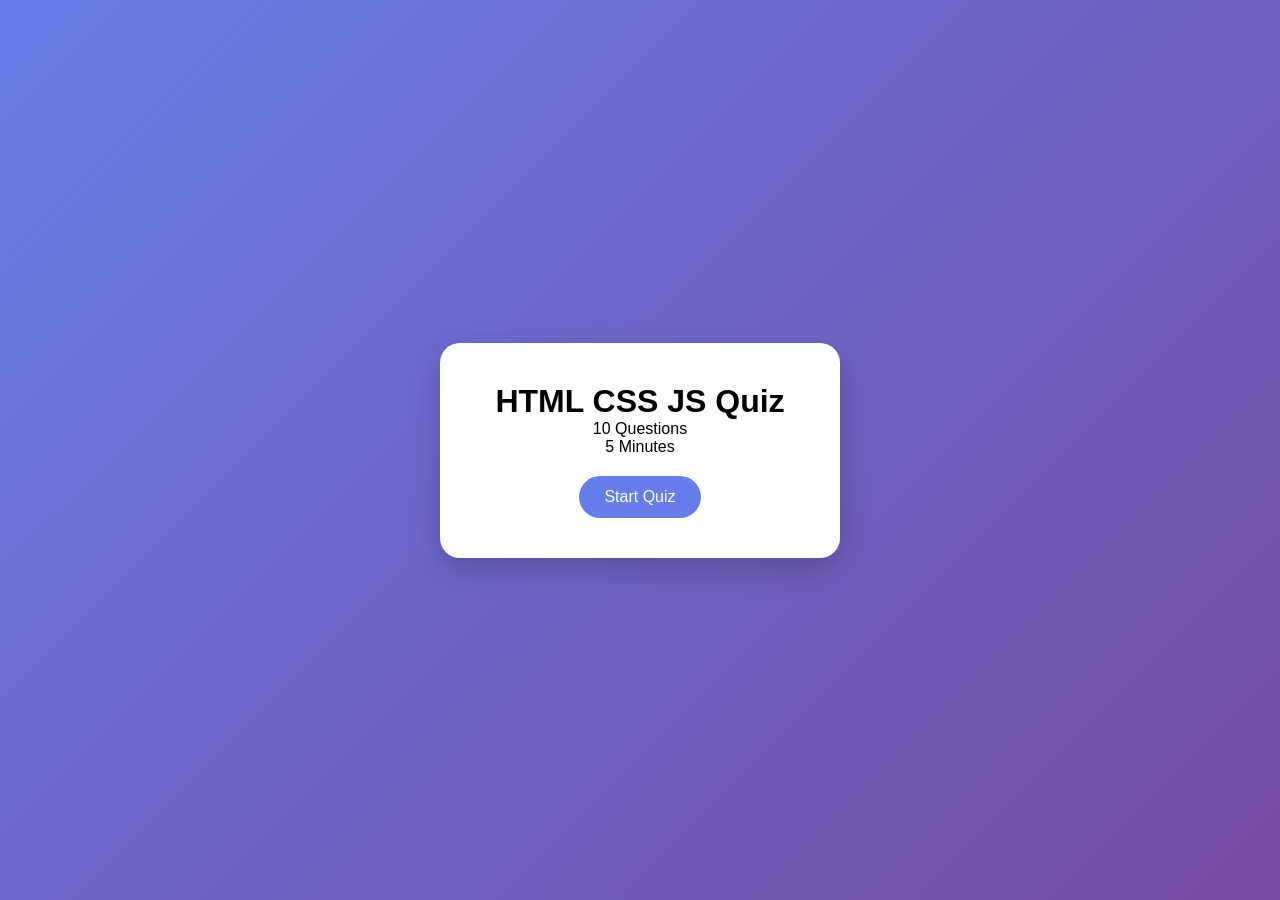
==== index.html @ 90318228 "update project" ====
<!DOCTYPE html>
<html lang="en">
<head>
<meta charset="UTF-8">
<meta name="viewport" content="width=device-width, initial-scale=1.0">
<title>Quiz App</title>

<link rel="stylesheet" href="style.css">
</head>

<body>

<div class="container">

<div class="card">

<h1>HTML CSS JS Quiz</h1>

<p>
10 Questions
<br>
5 Minutes
</p>

<a href="question.html" class="btn">
Start Quiz
</a>

</div>

</div>

</body>
</html>
---- style.css ----
*{
margin:0;
padding:0;
box-sizing:border-box;
font-family:Arial,sans-serif;
}

body{
background:linear-gradient(135deg,#667eea,#764ba2);
min-height:100vh;
display:flex;
justify-content:center;
align-items:center;
}

.container{
width:100%;
display:flex;
justify-content:center;
}

.card{
background:white;
padding:40px;
border-radius:20px;
text-align:center;
width:400px;
box-shadow:0 10px 30px rgba(0,0,0,.2);
animation:fadeIn .6s ease;
}

.quiz-container{
background:white;
width:700px;
padding:30px;
border-radius:20px;
box-shadow:0 10px 30px rgba(0,0,0,.2);
}

.top{
display:flex;
justify-content:space-between;
margin-bottom:20px;
font-weight:bold;
}

.progress{
height:10px;
background:#ddd;
border-radius:50px;
margin-bottom:20px;
overflow:hidden;
}

#progressBar{
height:100%;
width:0%;
background:#667eea;
transition:.3s;
}

#question{
margin-bottom:20px;
}

.answer{
display:block;
width:100%;
padding:15px;
margin:10px 0;
border:none;
border-radius:10px;
cursor:pointer;
background:#f1f1f1;
transition:.3s;
}

.answer:hover{
transform:translateY(-2px);
}

.correct{
background:#28a745;
color:white;
}

.wrong{
background:#dc3545;
color:white;
}

.btn{
display:inline-block;
padding:12px 25px;
background:#667eea;
color:white;
text-decoration:none;
border:none;
border-radius:50px;
cursor:pointer;
margin-top:20px;
transition:.3s;
}

.btn:hover{
transform:translateY(-3px);
}

#timer{
color:red;
font-size:22px;
}

@keyframes fadeIn{
from{
opacity:0;
transform:translateY(20px);
}
to{
opacity:1;
transform:translateY(0);
}
}
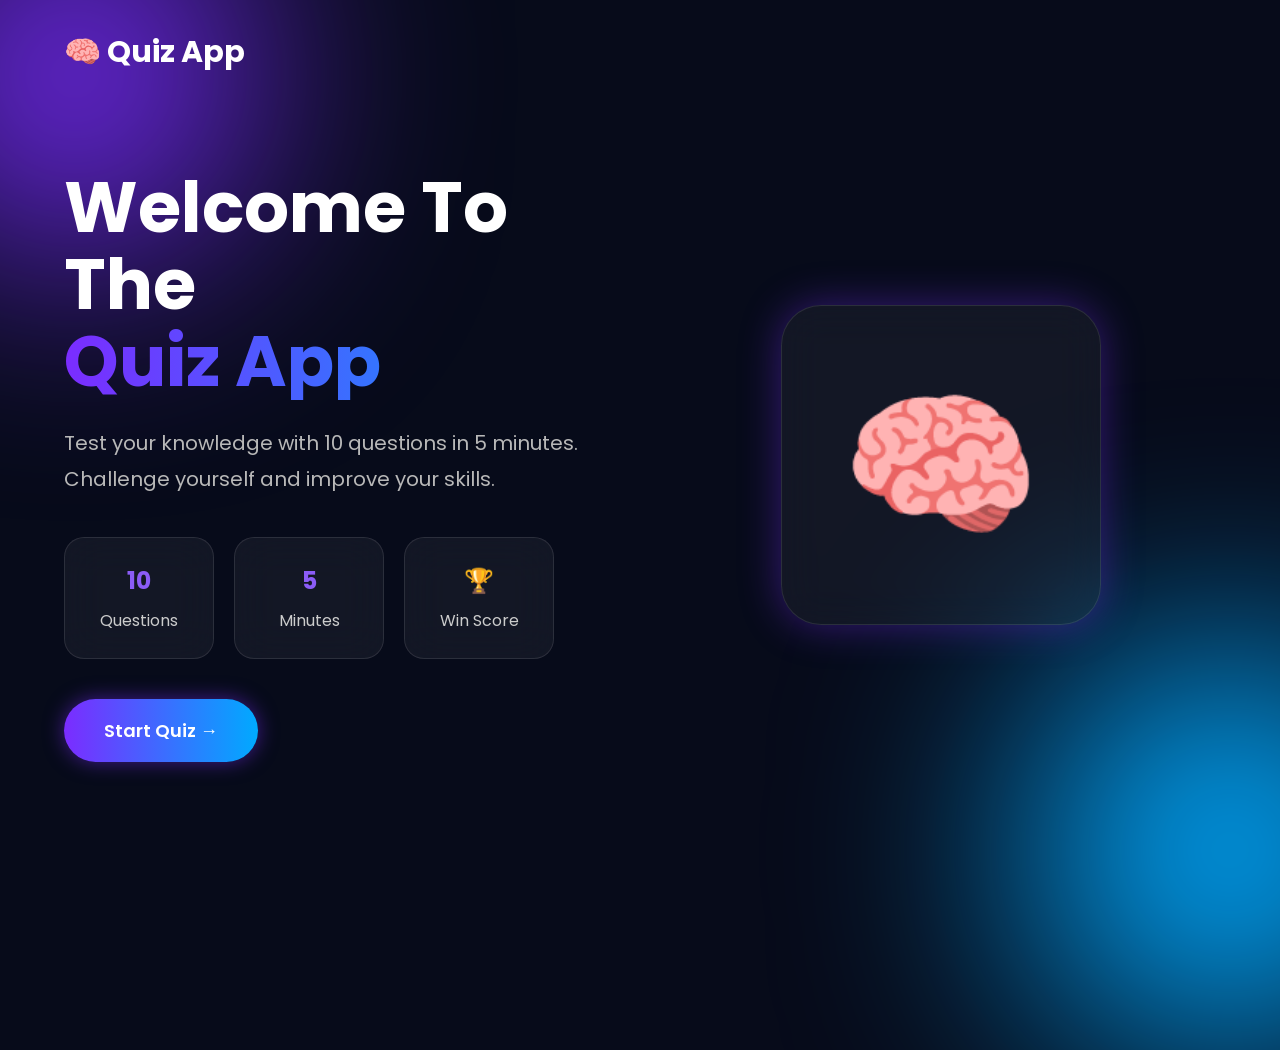
==== commit 61c389cd: "update quiz app" ====
--- a/index.html
+++ b/index.html
@@ -1,34 +1,77 @@
 <!DOCTYPE html>
 <html lang="en">
 <head>
-<meta charset="UTF-8">
-<meta name="viewport" content="width=device-width, initial-scale=1.0">
-<title>Quiz App</title>
+    <meta charset="UTF-8">
+    <meta name="viewport" content="width=device-width, initial-scale=1.0">
+    <title>Quiz App</title>
 
-<link rel="stylesheet" href="style.css">
+    <link rel="stylesheet" href="style.css">
+
+    <link href="https://fonts.googleapis.com/css2?family=Poppins:wght@300;400;500;600;700&display=swap" rel="stylesheet">
 </head>
-
 <body>
 
-<div class="container">
+    <div class="background-glow glow-1"></div>
+    <div class="background-glow glow-2"></div>
 
-<div class="card">
+    <div class="container">
 
-<h1>HTML CSS JS Quiz</h1>
+        <nav class="navbar">
+            <div class="logo">
+                🧠 Quiz App
+            </div>
+        </nav>
 
-<p>
-10 Questions
-<br>
-5 Minutes
-</p>
+        <section class="hero">
 
-<a href="question.html" class="btn">
-Start Quiz
-</a>
+            <div class="hero-content">
 
-</div>
+                <h1>
+                    Welcome To The
+                    <span>Quiz App</span>
+                </h1>
 
-</div>
+                <p>
+                    Test your knowledge with 10 questions in 5 minutes.
+                    Challenge yourself and improve your skills.
+                </p>
+
+                <div class="stats">
+
+                    <div class="stat-card">
+                        <h2>10</h2>
+                        <span>Questions</span>
+                    </div>
+
+                    <div class="stat-card">
+                        <h2>5</h2>
+                        <span>Minutes</span>
+                    </div>
+
+                    <div class="stat-card">
+                        <h2>🏆</h2>
+                        <span>Win Score</span>
+                    </div>
+
+                </div>
+
+                <a href="question.html" class="start-btn">
+                    Start Quiz →
+                </a>
+
+            </div>
+
+            <div class="hero-image">
+
+                <div class="brain-card">
+                    🧠
+                </div>
+
+            </div>
+
+        </section>
+
+    </div>
 
 </body>
 </html>
--- a/style.css
+++ b/style.css
@@ -1,123 +1,629 @@
 *{
-margin:0;
-padding:0;
-box-sizing:border-box;
-font-family:Arial,sans-serif;
+    margin:0;
+    padding:0;
+    box-sizing:border-box;
+    font-family:'Poppins',sans-serif;
 }
 
 body{
-background:linear-gradient(135deg,#667eea,#764ba2);
-min-height:100vh;
-display:flex;
-justify-content:center;
-align-items:center;
-}
+    min-height:100vh;
+    background:#070B1A;
+    overflow:hidden;
+    color:white;
+    position:relative;
+}
+
+/* Background Glow */
+
+.background-glow{
+    position:absolute;
+    border-radius:50%;
+    filter:blur(120px);
+    z-index:-1;
+}
+
+.glow-1{
+    width:350px;
+    height:350px;
+    background:#7b2cff;
+    top:-100px;
+    left:-100px;
+}
+
+.glow-2{
+    width:400px;
+    height:400px;
+    background:#00aaff;
+    bottom:-150px;
+    right:-150px;
+}
+
+/* Container */
 
 .container{
-width:100%;
-display:flex;
-justify-content:center;
-}
-
-.card{
-background:white;
-padding:40px;
-border-radius:20px;
-text-align:center;
-width:400px;
-box-shadow:0 10px 30px rgba(0,0,0,.2);
-animation:fadeIn .6s ease;
-}
-
-.quiz-container{
-background:white;
-width:700px;
-padding:30px;
-border-radius:20px;
-box-shadow:0 10px 30px rgba(0,0,0,.2);
-}
-
-.top{
-display:flex;
-justify-content:space-between;
-margin-bottom:20px;
-font-weight:bold;
-}
-
-.progress{
-height:10px;
-background:#ddd;
-border-radius:50px;
-margin-bottom:20px;
-overflow:hidden;
+    width:90%;
+    max-width:1300px;
+    margin:auto;
+}
+
+/* Navbar */
+
+.navbar{
+    padding:30px 0;
+}
+
+.logo{
+    font-size:30px;
+    font-weight:700;
+    color:white;
+}
+
+/* Hero Section */
+
+.hero{
+    min-height:80vh;
+
+    display:flex;
+    justify-content:space-between;
+    align-items:center;
+    gap:50px;
+}
+
+/* Left Side */
+
+.hero-content{
+    flex:1;
+}
+
+.hero-content h1{
+    font-size:70px;
+    line-height:1.1;
+    margin-bottom:25px;
+}
+
+.hero-content h1 span{
+    display:block;
+
+    background:linear-gradient(
+    90deg,
+    #7b2cff,
+    #00aaff
+    );
+
+    -webkit-background-clip:text;
+    -webkit-text-fill-color:transparent;
+}
+
+.hero-content p{
+    color:#b8b8b8;
+    font-size:20px;
+    max-width:600px;
+    margin-bottom:40px;
+    line-height:1.8;
+}
+
+/* Stats */
+
+.stats{
+    display:flex;
+    gap:20px;
+    margin-bottom:40px;
+}
+
+.stat-card{
+    width:150px;
+    padding:25px;
+
+    border:1px solid rgba(255,255,255,.1);
+
+    background:rgba(255,255,255,.05);
+
+    backdrop-filter:blur(20px);
+
+    border-radius:20px;
+
+    text-align:center;
+
+    transition:.3s;
+}
+
+.stat-card:hover{
+    transform:translateY(-8px);
+}
+
+.stat-card h2{
+    margin-bottom:10px;
+    color:#8b5cf6;
+}
+
+.stat-card span{
+    color:#ccc;
+}
+
+/* Button */
+
+.start-btn{
+    display:inline-block;
+
+    text-decoration:none;
+
+    padding:18px 40px;
+
+    border-radius:50px;
+
+    font-size:18px;
+    font-weight:600;
+
+    color:white;
+
+    background:linear-gradient(
+    90deg,
+    #7b2cff,
+    #00aaff
+    );
+
+    box-shadow:
+    0 0 20px rgba(123,44,255,.5);
+
+    transition:.3s;
+}
+
+.start-btn:hover{
+    transform:translateY(-5px);
+    box-shadow:
+    0 0 35px rgba(123,44,255,.8);
+}
+
+/* Right Side */
+
+.hero-image{
+    flex:1;
+
+    display:flex;
+    justify-content:center;
+    align-items:center;
+}
+
+.brain-card{
+
+    width:320px;
+    height:320px;
+
+    border-radius:40px;
+
+    background:rgba(255,255,255,.05);
+
+    backdrop-filter:blur(20px);
+
+    border:1px solid rgba(255,255,255,.1);
+
+    display:flex;
+    justify-content:center;
+    align-items:center;
+
+    font-size:160px;
+
+    box-shadow:
+    0 0 40px rgba(123,44,255,.4);
+
+    animation:float 3s ease-in-out infinite;
+}
+
+@keyframes float{
+
+    0%{
+        transform:translateY(0);
+    }
+
+    50%{
+        transform:translateY(-15px);
+    }
+
+    100%{
+        transform:translateY(0);
+    }
+
+}
+
+/* Responsive */
+
+@media(max-width:900px){
+
+.hero{
+    flex-direction:column;
+    text-align:center;
+}
+
+.hero-content h1{
+    font-size:50px;
+}
+
+.stats{
+    justify-content:center;
+    flex-wrap:wrap;
+}
+
+.brain-card{
+    width:250px;
+    height:250px;
+    font-size:120px;
+}
+
+}
+
+@media(max-width:600px){
+
+.hero-content h1{
+    font-size:40px;
+}
+
+.hero-content p{
+    font-size:16px;
+}
+
+.stat-card{
+    width:120px;
+}
+
+.start-btn{
+    width:100%;
+}
+
+}
+/* =========================
+   QUESTION PAGE
+========================= */
+
+.quiz-wrapper{
+
+    width:90%;
+    max-width:900px;
+
+    margin:50px auto;
+}
+
+.quiz-header{
+
+    display:flex;
+
+    justify-content:space-between;
+
+    align-items:center;
+
+    margin-bottom:20px;
+
+    color:white;
+}
+
+#questionNumber{
+
+    font-size:20px;
+    font-weight:600;
+}
+
+#timerBox{
+
+    background:rgba(255,255,255,.08);
+
+    border:1px solid rgba(255,255,255,.1);
+
+    padding:12px 20px;
+
+    border-radius:15px;
+
+    backdrop-filter:blur(15px);
+
+    font-weight:600;
+}
+
+.progress-container{
+
+    width:100%;
+    height:12px;
+
+    background:rgba(255,255,255,.08);
+
+    border-radius:50px;
+
+    overflow:hidden;
+
+    margin-bottom:30px;
 }
 
 #progressBar{
-height:100%;
-width:0%;
-background:#667eea;
-transition:.3s;
-}
-
-#question{
-margin-bottom:20px;
-}
-
-.answer{
-display:block;
-width:100%;
-padding:15px;
-margin:10px 0;
-border:none;
-border-radius:10px;
-cursor:pointer;
-background:#f1f1f1;
-transition:.3s;
-}
-
-.answer:hover{
-transform:translateY(-2px);
+
+    width:10%;
+
+    height:100%;
+
+    background:linear-gradient(
+    90deg,
+    #7b2cff,
+    #00aaff
+    );
+
+    transition:.4s;
+}
+
+.question-card{
+
+    background:rgba(255,255,255,.05);
+
+    border:1px solid rgba(255,255,255,.1);
+
+    backdrop-filter:blur(20px);
+
+    border-radius:25px;
+
+    padding:40px;
+
+    margin-bottom:30px;
+}
+
+.question-card h2{
+
+    color:white;
+
+    text-align:center;
+
+    line-height:1.7;
+}
+
+#answersContainer{
+
+    display:grid;
+
+    grid-template-columns:1fr 1fr;
+
+    gap:20px;
+}
+
+.answer-btn{
+
+    padding:20px;
+
+    border:none;
+
+    border-radius:18px;
+
+    cursor:pointer;
+
+    color:white;
+
+    font-size:16px;
+
+    background:rgba(255,255,255,.05);
+
+    border:1px solid rgba(255,255,255,.1);
+
+    transition:.3s;
+}
+
+.answer-btn:hover{
+
+    transform:translateY(-5px);
+
+    border-color:#7b2cff;
 }
 
 .correct{
-background:#28a745;
-color:white;
+
+    background:#16a34a !important;
 }
 
 .wrong{
-background:#dc3545;
-color:white;
-}
-
-.btn{
-display:inline-block;
-padding:12px 25px;
-background:#667eea;
-color:white;
-text-decoration:none;
-border:none;
-border-radius:50px;
-cursor:pointer;
-margin-top:20px;
-transition:.3s;
-}
-
-.btn:hover{
-transform:translateY(-3px);
-}
-
-#timer{
-color:red;
-font-size:22px;
-}
-
-@keyframes fadeIn{
-from{
-opacity:0;
-transform:translateY(20px);
-}
-to{
-opacity:1;
-transform:translateY(0);
-}
+
+    background:#dc2626 !important;
+}
+
+.btn-container{
+
+    text-align:center;
+
+    margin-top:30px;
+}
+
+#nextBtn{
+
+    padding:16px 40px;
+
+    border:none;
+
+    border-radius:50px;
+
+    cursor:pointer;
+
+    color:white;
+
+    font-size:18px;
+
+    font-weight:600;
+
+    background:linear-gradient(
+    90deg,
+    #7b2cff,
+    #00aaff
+    );
+
+    box-shadow:
+    0 0 20px rgba(123,44,255,.5);
+
+    transition:.3s;
+}
+
+#nextBtn:hover{
+
+    transform:translateY(-5px);
+}
+
+@media(max-width:768px){
+
+#answersContainer{
+
+grid-template-columns:1fr;
+
+}
+
+.question-card{
+
+padding:25px;
+
+}
+
+}
+/* =========================
+   FINAL PAGE
+========================= */
+
+.result-container{
+
+    width:100%;
+
+    min-height:100vh;
+
+    display:flex;
+
+    justify-content:center;
+
+    align-items:center;
+}
+
+.result-card{
+
+    width:90%;
+    max-width:650px;
+
+    padding:50px;
+
+    text-align:center;
+
+    background:rgba(255,255,255,.05);
+
+    backdrop-filter:blur(20px);
+
+    border:1px solid rgba(255,255,255,.1);
+
+    border-radius:30px;
+
+    box-shadow:
+    0 0 40px rgba(123,44,255,.2);
+}
+
+.trophy{
+
+    font-size:120px;
+
+    margin-bottom:20px;
+
+    animation:float 3s ease-in-out infinite;
+}
+
+.result-card h1{
+
+    color:white;
+
+    margin-bottom:10px;
+}
+
+.result-text{
+
+    color:#cfcfcf;
+
+    margin-bottom:30px;
+}
+
+.score-box{
+
+    margin-bottom:20px;
+}
+
+.score-box h2{
+
+    font-size:60px;
+
+    background:linear-gradient(
+    90deg,
+    #7b2cff,
+    #00aaff
+    );
+
+    -webkit-background-clip:text;
+    -webkit-text-fill-color:transparent;
+}
+
+.percentage-box{
+
+    margin-bottom:20px;
+}
+
+.percentage-box span{
+
+    font-size:35px;
+
+    color:#00aaff;
+
+    font-weight:700;
+}
+
+.best-score{
+
+    margin-bottom:35px;
+
+    color:white;
+
+    font-size:20px;
+}
+
+#bestScore{
+
+    color:#8b5cf6;
+}
+
+.result-buttons{
+
+    display:flex;
+
+    justify-content:center;
+
+    gap:20px;
+
+    flex-wrap:wrap;
+}
+
+.play-btn,
+.home-btn{
+
+    text-decoration:none;
+
+    padding:15px 35px;
+
+    border-radius:50px;
+
+    color:white;
+
+    font-weight:600;
+
+    transition:.3s;
+}
+
+.play-btn{
+
+    background:linear-gradient(
+    90deg,
+    #7b2cff,
+    #00aaff
+    );
+}
+
+.home-btn{
+
+    background:rgba(255,255,255,.08);
+
+    border:1px solid rgba(255,255,255,.1);
+}
+
+.play-btn:hover,
+.home-btn:hover{
+
+    transform:translateY(-5px);
 }
